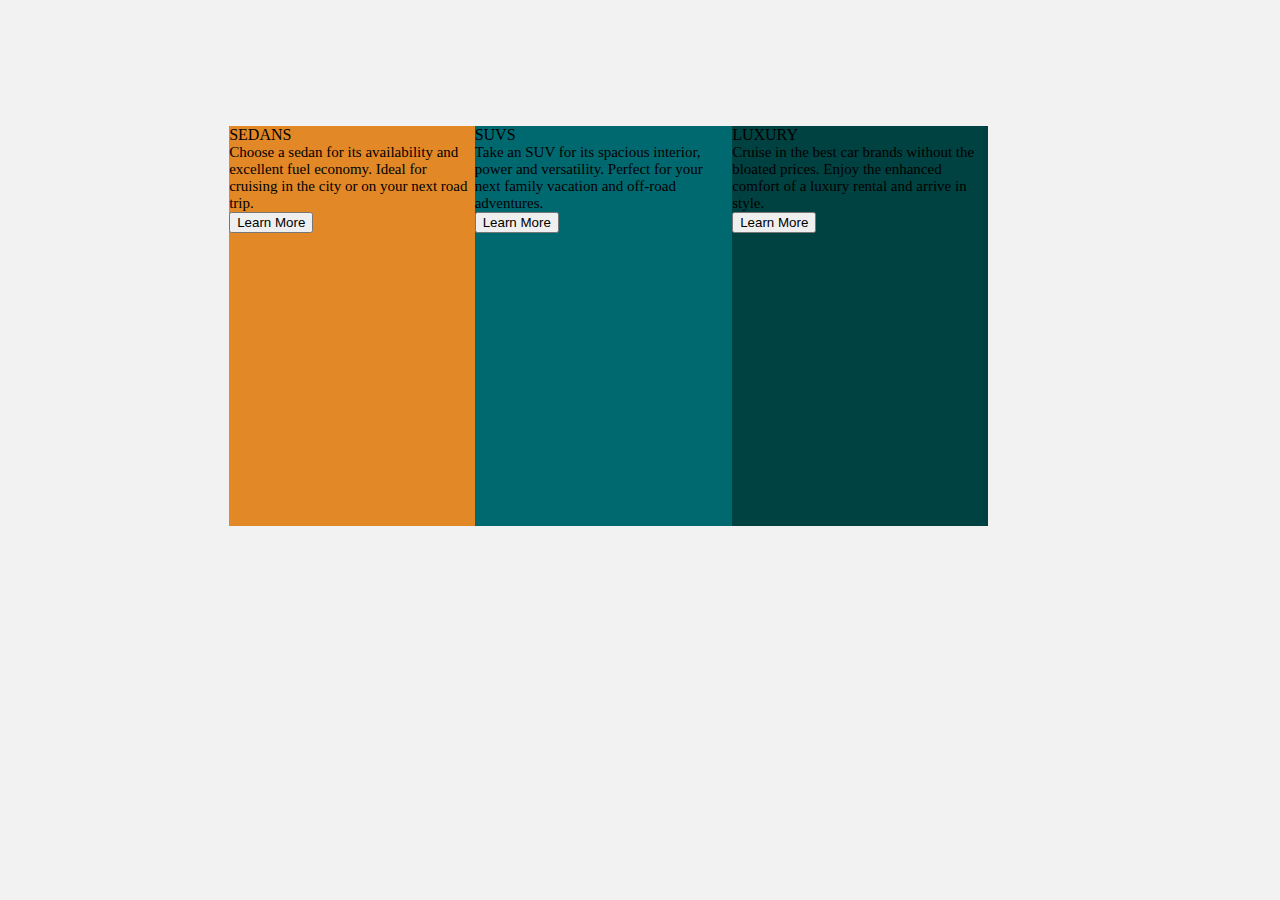
==== design/index.html @ 731b825a "added colors and dimensions" ====
<!DOCTYPE html>
<html lang="en">
<head>
    <meta charset="UTF-8">
    <meta http-equiv="X-UA-Compatible" content="IE=edge">
    <meta name="viewport" content="width=m, initial-scale=1.0">
    <title>Document</title>
    <link rel="stylesheet" href="styling.css">

</head>
<body>

    <div class="box">
        <div class="SEDANS">
            <div class="title">SEDANS</div>

            <div class="details">
                Choose a sedan for its availability and excellent fuel economy. Ideal for cruising in the city or on your next road trip.
            </div>

            <button>Learn More</button>
            
        </div>

        <div class="SUVS">
            <div class="title">SUVS</div> 

            <div class="details">
                Take an SUV for its spacious interior, power and versatility. Perfect for your next family vacation and off-road adventures.
            </div>

            <button>Learn More</button>

        </div>

        <div class="LUXURY">
            <div class="title">LUXURY</div> 

            <div class="details">
                Cruise in the best car brands without the bloated prices. Enjoy the enhanced comfort of a luxury rental and arrive in style.
            </div>

            <button>Learn More</button>

        </div>
    </div>
    
</body>
</html>
---- design/styling.css ----
body {
    background-color: hsl(0, 0%, 95%);
    max-width: 100%; 
    max-height: 100%;
}

.box {
    width: 60%;
    height: 25rem;
    margin-top: 10%;
    margin-left: 17.5%;
    display: flex;
}
.SEDANS {
background-color: hsl(31, 77%, 52%);
}

.SUVS {
background-color: hsl(184, 100%, 22%);    
}

.LUXURY {
    background-color: hsl(179, 100%, 13%);
}

.details {
    font-size: 15px;
    font-family: ;
}
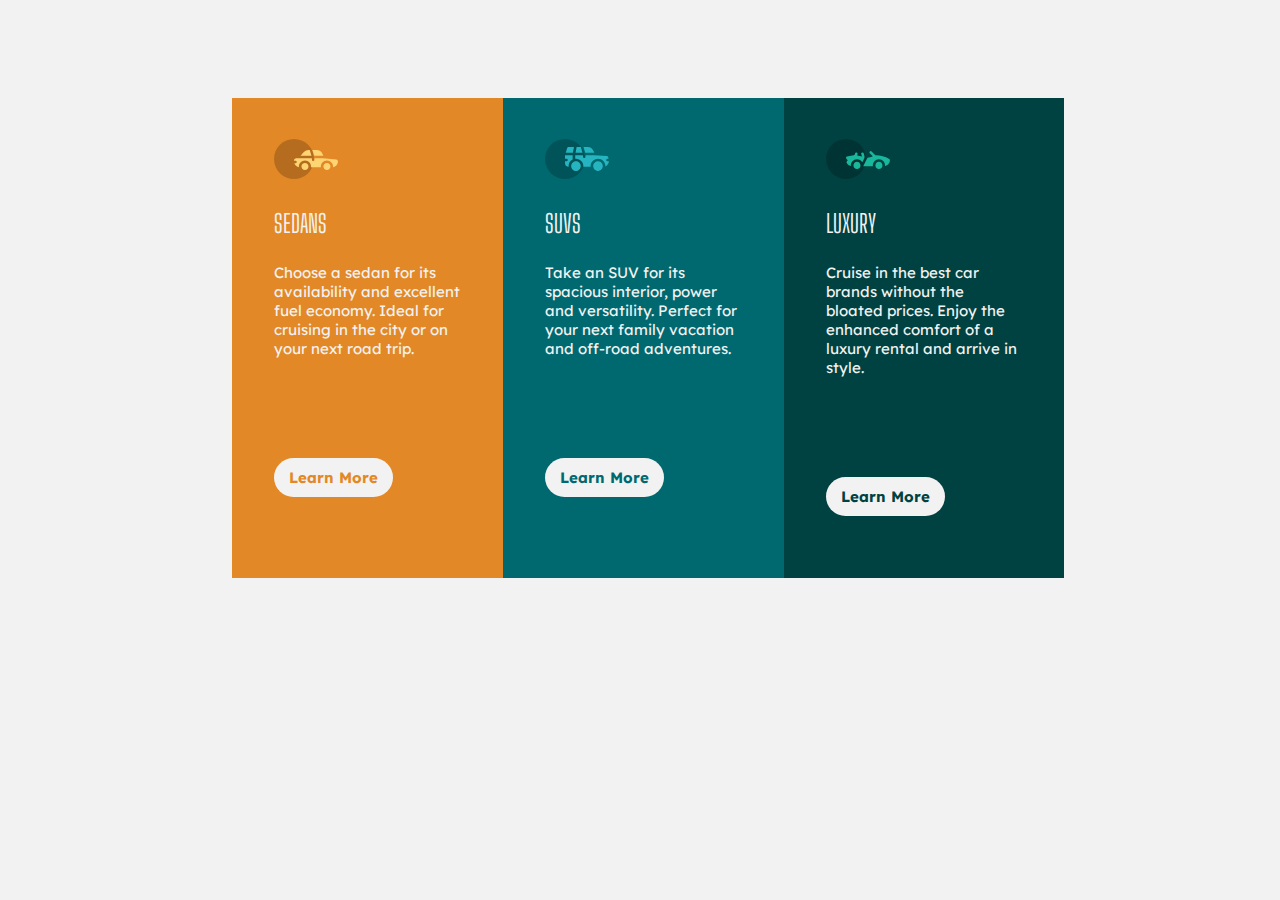
==== commit bd79b6b5: "added icons to folder" ====
--- a/design/index.html
+++ b/design/index.html
@@ -6,41 +6,45 @@
     <meta name="viewport" content="width=m, initial-scale=1.0">
     <title>Document</title>
     <link rel="stylesheet" href="styling.css">
-
+    <link href="https://fonts.googleapis.com/css2?family=Big+Shoulders+Display&display=swap" rel="stylesheet">
+    <link href="https://fonts.googleapis.com/css2?family=Lexend+Deca:wght@200&display=swap" rel="stylesheet">
 </head>
 <body>
 
     <div class="box">
-        <div class="SEDANS">
+        <div id="container" class="SEDANS">
+            <img src=icon-sedans.svg>
             <div class="title">SEDANS</div>
 
             <div class="details">
                 Choose a sedan for its availability and excellent fuel economy. Ideal for cruising in the city or on your next road trip.
             </div>
 
-            <button>Learn More</button>
+            <button class="b1">Learn More</button>
             
         </div>
 
-        <div class="SUVS">
+        <div id="container" class="SUVS">
+            <img src="icon-suvs.svg">
             <div class="title">SUVS</div> 
 
             <div class="details">
                 Take an SUV for its spacious interior, power and versatility. Perfect for your next family vacation and off-road adventures.
             </div>
 
-            <button>Learn More</button>
+            <button class="b2">Learn More</button>
 
         </div>
 
-        <div class="LUXURY">
+        <div id="container" class="LUXURY">
+            <img src="icon-luxury.svg">
             <div class="title">LUXURY</div> 
 
             <div class="details">
                 Cruise in the best car brands without the bloated prices. Enjoy the enhanced comfort of a luxury rental and arrive in style.
             </div>
 
-            <button>Learn More</button>
+            <button class="b3">Learn More</button>
 
         </div>
     </div>
--- a/design/styling.css
+++ b/design/styling.css
@@ -1,29 +1,95 @@
 body {
     background-color: hsl(0, 0%, 95%);
-    max-width: 100%; 
-    max-height: 100%;
+    width: 100%; 
+    height: 100%;
+    display: flex;
+    justify-content: center;
 }
 
 .box {
-    width: 60%;
-    height: 25rem;
-    margin-top: 10%;
-    margin-left: 17.5%;
+    width: 65%;
+    height: 30rem;
+    margin-top: 7%;
     display: flex;
 }
+
+#container {
+ padding: 5%;
+ text-align: left;
+}
+
 .SEDANS {
 background-color: hsl(31, 77%, 52%);
 }
 
 .SUVS {
-background-color: hsl(184, 100%, 22%);    
+background-color: hsl(184, 100%, 22%);   
 }
 
 .LUXURY {
     background-color: hsl(179, 100%, 13%);
 }
 
+.title {
+    font-family: 'Big Shoulders Display', cursive;
+    font-size: 25px;
+    color: hsl(0, 0%, 95%);
+}
 .details {
     font-size: 15px;
-    font-family: ;
+    font-family: 'Lexend Deca', sans-serif;
+    color: hsl(0, 0%, 95%);
+    margin-top: 25px;
+    margin-bottom: 35px;
+}
+
+img {
+    margin-bottom: 25px;
+}
+
+button {
+    margin-top: 65px;
+    font-size: 15px;
+    font-family: 'Lexend Deca', sans-serif;
+    font-weight: bold;
+    padding: 10px 15px;
+    border-style: none;
+    background-color: hsl(0, 0%, 95%);
+    border-radius: 24px;
+}
+
+.b1 {
+    color:hsl(31, 77%, 52%)
+}
+.b2 {
+    color: hsl(184, 100%, 22%);
+}
+.b3 {
+    color: hsl(179, 100%, 13%)
+}
+.b1:hover {
+    background-color: hsl(31, 77%, 52%);
+    border: 3px, hsl(0, 0%, 95%);
+    cursor: pointer;
+    color: hsl(0, 0%, 95%);
+}
+
+.b2:hover {
+    background-color: hsl(184, 100%, 22%);
+    border: 1px, hsl(0, 0%, 95%);
+    cursor: pointer;
+    color: hsl(0, 0%, 95%);
+}
+
+.b3:hover {
+    background-color: hsl(179, 100%, 13%);
+    border: 1px, solid, hsl(0, 0%, 95%);
+    cursor: pointer;
+    color: hsl(0, 0%, 95%);
+}
+
+@media only screen and (max-width:760px){
+    .box {
+        flex-direction: column;
+    }
 }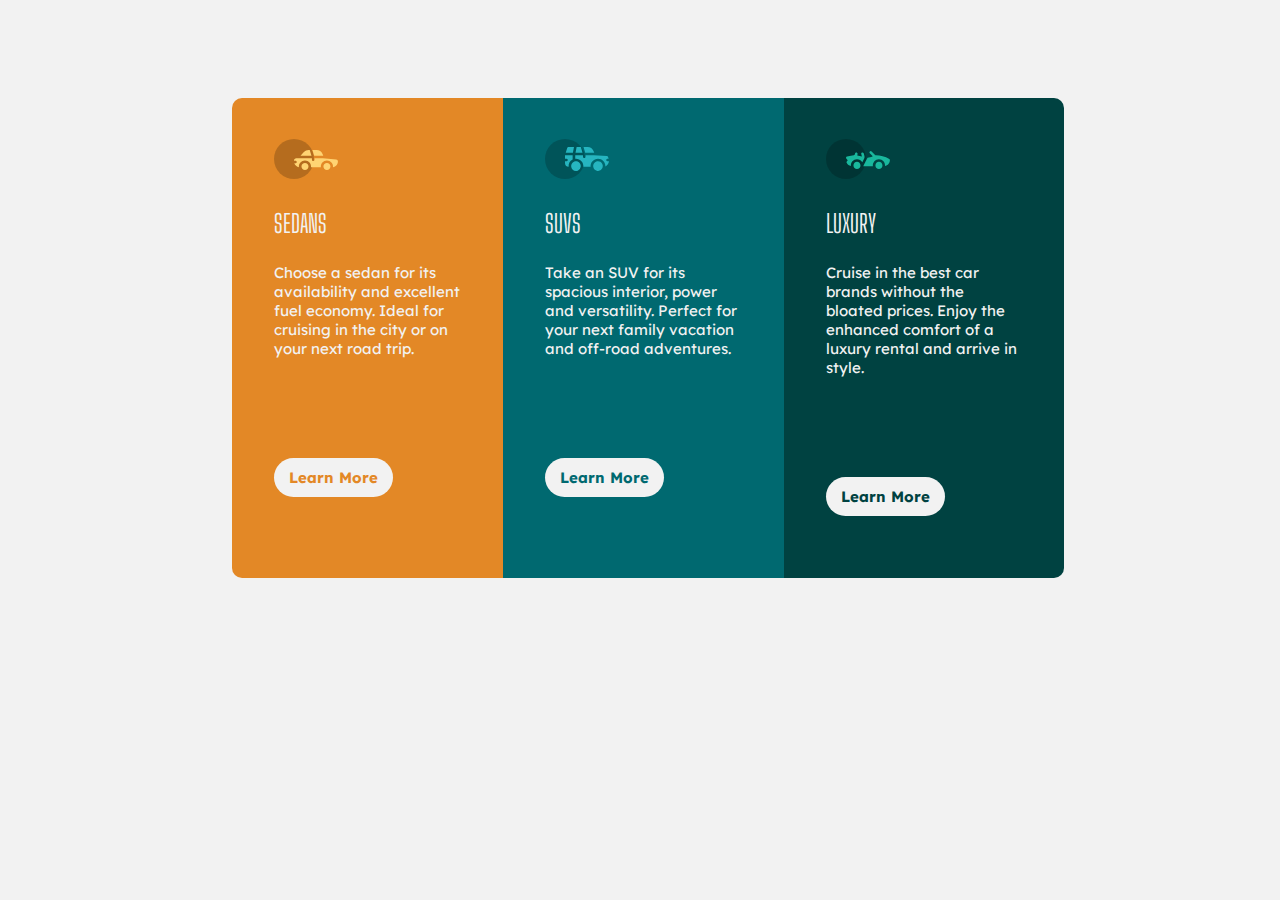
==== commit 069a8831: "complete" ====
--- a/design/index.html
+++ b/design/index.html
@@ -46,6 +46,8 @@
 
             <button class="b3">Learn More</button>
 
+            <!-- completed  -->
+
         </div>
     </div>
     
--- a/design/styling.css
+++ b/design/styling.css
@@ -11,6 +11,8 @@
     height: 30rem;
     margin-top: 7%;
     display: flex;
+    border-radius: 10px;
+    overflow: hidden;
 }
 
 #container {
@@ -91,5 +93,14 @@
 @media only screen and (max-width:760px){
     .box {
         flex-direction: column;
+        width: 40%;
+        height: auto;
+    }
+
+    #container {
+        padding: 15%;
+    }
+    button {
+        margin-top: 0%;
     }
 }